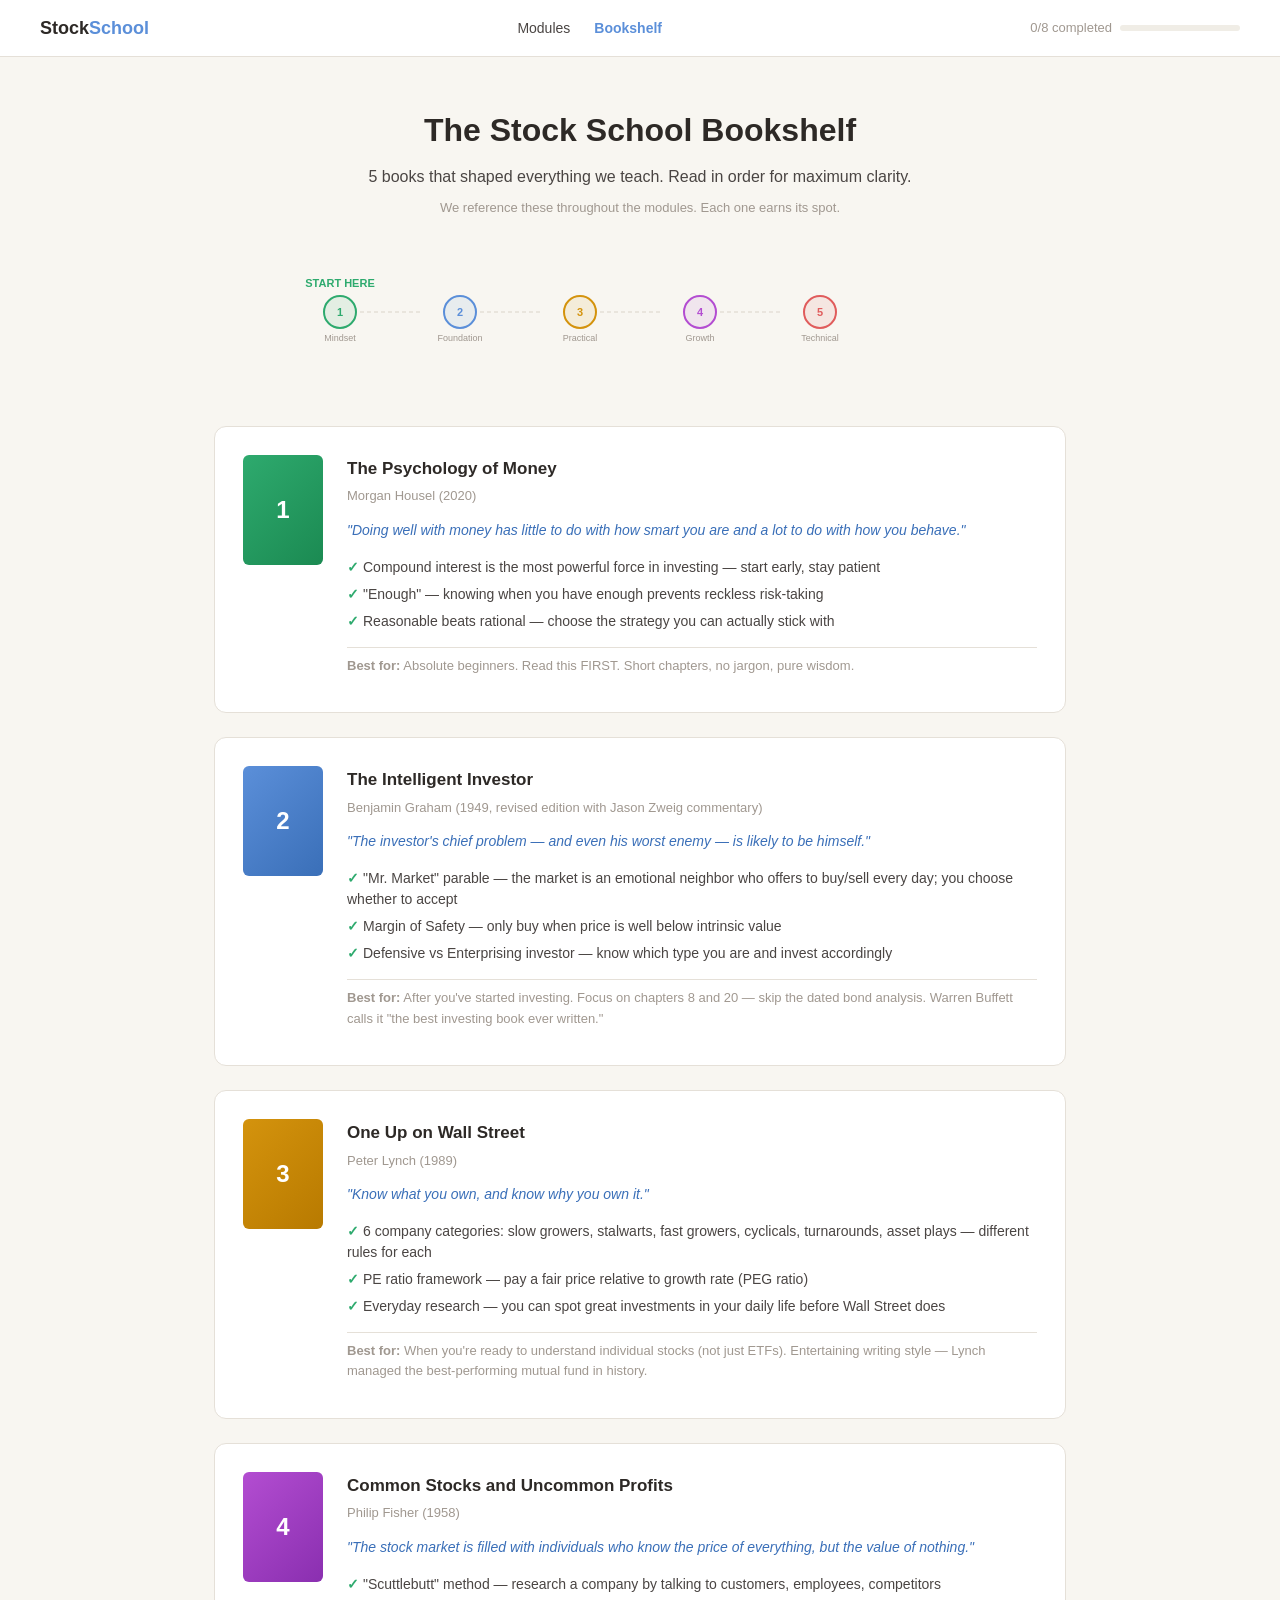
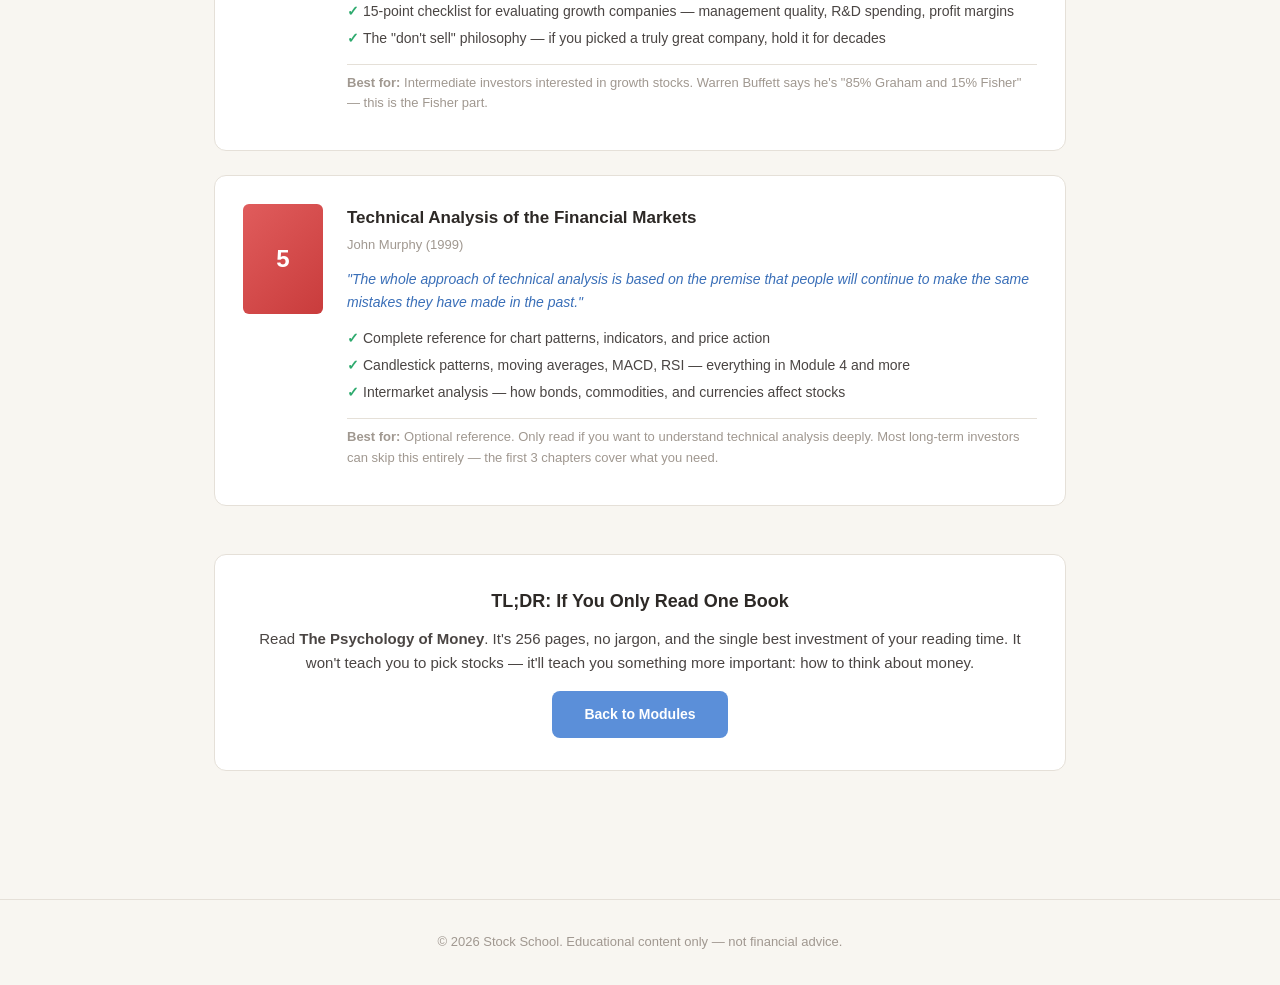
==== bookshelf.html @ 5a699d56 "Initial commit: Stock School static site 8 teaching modules, bookshelf page, shared CSS/JS, and asse" ====
<!DOCTYPE html>
<html lang="en">
<head>
  <meta charset="UTF-8">
  <meta name="viewport" content="width=device-width, initial-scale=1.0">
  <title>5 Best Books for Stock Market Beginners — Stock School Bookshelf</title>
  <meta name="description" content="Curated reading list for stock market beginners. The Intelligent Investor, Psychology of Money, One Up on Wall Street and more — with key takeaways and reading order.">
  <link rel="canonical" href="https://stockschool.site/bookshelf.html">
  <meta property="og:title" content="5 Best Books for Stock Market Beginners — Stock School">
  <meta property="og:description" content="The 5 books that shaped everything we teach. Key takeaways and reading order for each stage of your investing journey.">
  <meta property="og:type" content="website">
  <meta property="og:url" content="https://stockschool.site/bookshelf.html">
  <meta property="og:image" content="https://stockschool.site/assets/og-image.png">
  <link rel="alternate" hreflang="en" href="https://stockschool.site/bookshelf.html">
  <link rel="stylesheet" href="css/style.css">
  <script type="application/ld+json">
  {
    "@context": "https://schema.org",
    "@type": "FAQPage",
    "mainEntity": [
      {
        "@type": "Question",
        "name": "What is the best book for stock market beginners?",
        "acceptedAnswer": {
          "@type": "Answer",
          "text": "The Psychology of Money by Morgan Housel is the best starting point. It focuses on behavior and mindset rather than complex financial formulas, using short engaging stories to explain why good behavior matters more than intelligence in investing."
        }
      },
      {
        "@type": "Question",
        "name": "Should I read The Intelligent Investor as a beginner?",
        "acceptedAnswer": {
          "@type": "Answer",
          "text": "Yes, but after reading something lighter first like The Psychology of Money. The Intelligent Investor by Benjamin Graham is the bible of value investing and Warren Buffett calls it 'the best investing book ever written.' Focus on chapters 8 (Mr. Market) and 20 (Margin of Safety) — you can skim the rest."
        }
      }
    ]
  }
  </script>
</head>
<body>

<!-- Navigation -->
<nav class="site-nav">
  <div class="nav-inner">
    <a href="index.html" class="nav-logo">Stock<span>School</span></a>
    <ul class="nav-links">
      <li><a href="index.html">Modules</a></li>
      <li><a href="bookshelf.html" class="active">Bookshelf</a></li>
    </ul>
    <div class="nav-progress">
      <span class="nav-progress-text">0/8 completed</span>
      <div class="nav-progress-track">
        <div class="nav-progress-fill"></div>
      </div>
    </div>
    <button class="nav-hamburger" aria-label="Menu">
      <svg viewBox="0 0 24 24" fill="none" stroke="currentColor" stroke-width="2"><path d="M3 12h18M3 6h18M3 18h18"/></svg>
    </button>
  </div>
</nav>

<div class="page-container" style="max-width:900px; padding-top:48px; padding-bottom:64px;">
  <h1 style="font-size:32px; font-weight:800; color:var(--text-bright); text-align:center; margin-bottom:8px;">The Stock School Bookshelf</h1>
  <p style="text-align:center; color:var(--text); font-size:16px; margin-bottom:8px;">5 books that shaped everything we teach. Read in order for maximum clarity.</p>
  <p style="text-align:center; color:var(--text-dim); font-size:13px; margin-bottom:48px;">We reference these throughout the modules. Each one earns its spot.</p>

  <!-- Reading Order Visual -->
  <svg width="100%" height="80" viewBox="0 0 700 80" fill="none" xmlns="http://www.w3.org/2000/svg" style="max-width:100%; margin-bottom:40px;" role="img" aria-label="Recommended reading order from beginner to advanced">
    <text x="50" y="20" text-anchor="middle" font-size="11" fill="#2eaa6e" font-weight="600">START HERE</text>
    <circle cx="50" cy="45" r="16" fill="rgba(46,170,110,0.1)" stroke="#2eaa6e" stroke-width="2"/>
    <text x="50" y="49" text-anchor="middle" font-size="11" fill="#2eaa6e" font-weight="700">1</text>
    <path d="M70 45 L130 45" stroke="#e5e0d8" stroke-width="1.5" stroke-dasharray="4 3"/>
    <circle cx="170" cy="45" r="16" fill="rgba(91,143,217,0.1)" stroke="#5b8fd9" stroke-width="2"/>
    <text x="170" y="49" text-anchor="middle" font-size="11" fill="#5b8fd9" font-weight="700">2</text>
    <path d="M190 45 L250 45" stroke="#e5e0d8" stroke-width="1.5" stroke-dasharray="4 3"/>
    <circle cx="290" cy="45" r="16" fill="rgba(212,147,13,0.1)" stroke="#d4930d" stroke-width="2"/>
    <text x="290" y="49" text-anchor="middle" font-size="11" fill="#d4930d" font-weight="700">3</text>
    <path d="M310 45 L370 45" stroke="#e5e0d8" stroke-width="1.5" stroke-dasharray="4 3"/>
    <circle cx="410" cy="45" r="16" fill="rgba(179,77,209,0.1)" stroke="#b34dd1" stroke-width="2"/>
    <text x="410" y="49" text-anchor="middle" font-size="11" fill="#b34dd1" font-weight="700">4</text>
    <path d="M430 45 L490 45" stroke="#e5e0d8" stroke-width="1.5" stroke-dasharray="4 3"/>
    <circle cx="530" cy="45" r="16" fill="rgba(224,92,92,0.1)" stroke="#e05c5c" stroke-width="2"/>
    <text x="530" y="49" text-anchor="middle" font-size="11" fill="#e05c5c" font-weight="700">5</text>
    <text x="50" y="74" text-anchor="middle" font-size="9" fill="#a09890">Mindset</text>
    <text x="170" y="74" text-anchor="middle" font-size="9" fill="#a09890">Foundation</text>
    <text x="290" y="74" text-anchor="middle" font-size="9" fill="#a09890">Practical</text>
    <text x="410" y="74" text-anchor="middle" font-size="9" fill="#a09890">Growth</text>
    <text x="530" y="74" text-anchor="middle" font-size="9" fill="#a09890">Technical</text>
  </svg>

  <div class="bookshelf-grid" style="grid-template-columns: 1fr;">

    <!-- Book 1 -->
    <div class="book-card">
      <div style="display:flex; gap:24px; align-items:flex-start;">
        <div style="flex-shrink:0; width:80px; height:110px; background: linear-gradient(135deg, #2eaa6e 0%, #1b8a52 100%); border-radius:6px; display:flex; align-items:center; justify-content:center; color:#fff; font-weight:700; font-size:24px;">1</div>
        <div style="flex:1;">
          <h3>The Psychology of Money</h3>
          <p class="book-author">Morgan Housel (2020)</p>
          <p class="book-oneliner">"Doing well with money has little to do with how smart you are and a lot to do with how you behave."</p>
          <ul>
            <li>Compound interest is the most powerful force in investing — start early, stay patient</li>
            <li>"Enough" — knowing when you have enough prevents reckless risk-taking</li>
            <li>Reasonable beats rational — choose the strategy you can actually stick with</li>
          </ul>
          <p class="book-stage"><strong>Best for:</strong> Absolute beginners. Read this FIRST. Short chapters, no jargon, pure wisdom.</p>
        </div>
      </div>
    </div>

    <!-- Book 2 -->
    <div class="book-card">
      <div style="display:flex; gap:24px; align-items:flex-start;">
        <div style="flex-shrink:0; width:80px; height:110px; background: linear-gradient(135deg, #5b8fd9 0%, #3a6fb8 100%); border-radius:6px; display:flex; align-items:center; justify-content:center; color:#fff; font-weight:700; font-size:24px;">2</div>
        <div style="flex:1;">
          <h3>The Intelligent Investor</h3>
          <p class="book-author">Benjamin Graham (1949, revised edition with Jason Zweig commentary)</p>
          <p class="book-oneliner">"The investor's chief problem — and even his worst enemy — is likely to be himself."</p>
          <ul>
            <li>"Mr. Market" parable — the market is an emotional neighbor who offers to buy/sell every day; you choose whether to accept</li>
            <li>Margin of Safety — only buy when price is well below intrinsic value</li>
            <li>Defensive vs Enterprising investor — know which type you are and invest accordingly</li>
          </ul>
          <p class="book-stage"><strong>Best for:</strong> After you've started investing. Focus on chapters 8 and 20 — skip the dated bond analysis. Warren Buffett calls it "the best investing book ever written."</p>
        </div>
      </div>
    </div>

    <!-- Book 3 -->
    <div class="book-card">
      <div style="display:flex; gap:24px; align-items:flex-start;">
        <div style="flex-shrink:0; width:80px; height:110px; background: linear-gradient(135deg, #d4930d 0%, #b87a00 100%); border-radius:6px; display:flex; align-items:center; justify-content:center; color:#fff; font-weight:700; font-size:24px;">3</div>
        <div style="flex:1;">
          <h3>One Up on Wall Street</h3>
          <p class="book-author">Peter Lynch (1989)</p>
          <p class="book-oneliner">"Know what you own, and know why you own it."</p>
          <ul>
            <li>6 company categories: slow growers, stalwarts, fast growers, cyclicals, turnarounds, asset plays — different rules for each</li>
            <li>PE ratio framework — pay a fair price relative to growth rate (PEG ratio)</li>
            <li>Everyday research — you can spot great investments in your daily life before Wall Street does</li>
          </ul>
          <p class="book-stage"><strong>Best for:</strong> When you're ready to understand individual stocks (not just ETFs). Entertaining writing style — Lynch managed the best-performing mutual fund in history.</p>
        </div>
      </div>
    </div>

    <!-- Book 4 -->
    <div class="book-card">
      <div style="display:flex; gap:24px; align-items:flex-start;">
        <div style="flex-shrink:0; width:80px; height:110px; background: linear-gradient(135deg, #b34dd1 0%, #8a2fb0 100%); border-radius:6px; display:flex; align-items:center; justify-content:center; color:#fff; font-weight:700; font-size:24px;">4</div>
        <div style="flex:1;">
          <h3>Common Stocks and Uncommon Profits</h3>
          <p class="book-author">Philip Fisher (1958)</p>
          <p class="book-oneliner">"The stock market is filled with individuals who know the price of everything, but the value of nothing."</p>
          <ul>
            <li>"Scuttlebutt" method — research a company by talking to customers, employees, competitors</li>
            <li>15-point checklist for evaluating growth companies — management quality, R&D spending, profit margins</li>
            <li>The "don't sell" philosophy — if you picked a truly great company, hold it for decades</li>
          </ul>
          <p class="book-stage"><strong>Best for:</strong> Intermediate investors interested in growth stocks. Warren Buffett says he's "85% Graham and 15% Fisher" — this is the Fisher part.</p>
        </div>
      </div>
    </div>

    <!-- Book 5 -->
    <div class="book-card">
      <div style="display:flex; gap:24px; align-items:flex-start;">
        <div style="flex-shrink:0; width:80px; height:110px; background: linear-gradient(135deg, #e05c5c 0%, #c93c3c 100%); border-radius:6px; display:flex; align-items:center; justify-content:center; color:#fff; font-weight:700; font-size:24px;">5</div>
        <div style="flex:1;">
          <h3>Technical Analysis of the Financial Markets</h3>
          <p class="book-author">John Murphy (1999)</p>
          <p class="book-oneliner">"The whole approach of technical analysis is based on the premise that people will continue to make the same mistakes they have made in the past."</p>
          <ul>
            <li>Complete reference for chart patterns, indicators, and price action</li>
            <li>Candlestick patterns, moving averages, MACD, RSI — everything in Module 4 and more</li>
            <li>Intermarket analysis — how bonds, commodities, and currencies affect stocks</li>
          </ul>
          <p class="book-stage"><strong>Best for:</strong> Optional reference. Only read if you want to understand technical analysis deeply. Most long-term investors can skip this entirely — the first 3 chapters cover what you need.</p>
        </div>
      </div>
    </div>

  </div>

  <!-- Bottom recommendation -->
  <div style="text-align:center; margin-top:48px; padding:32px; background:var(--bg2); border:1px solid var(--border); border-radius:12px;">
    <h3 style="font-size:18px; color:var(--text-bright); margin-bottom:12px;">TL;DR: If You Only Read One Book</h3>
    <p style="font-size:15px; color:var(--text); margin-bottom:16px;">
      Read <strong>The Psychology of Money</strong>. It's 256 pages, no jargon, and the single best investment of your reading time. It won't teach you to pick stocks — it'll teach you something more important: how to think about money.
    </p>
    <a href="index.html" style="display:inline-block; padding:12px 32px; background:var(--accent); color:#fff; border-radius:8px; font-size:14px; font-weight:600; text-decoration:none;">Back to Modules</a>
  </div>
</div>

<footer class="site-footer">
  <p>&copy; 2026 Stock School. Educational content only — not financial advice.</p>
</footer>

<script src="js/shared.js"></script>
</body>
</html>
---- css/style.css ----
/* ===== Stock School — Global Styles ===== */
:root {
  --bg: #f8f6f1;
  --bg2: #ffffff;
  --bg3: #f0ede6;
  --text: #4a4543;
  --text-dim: #a09890;
  --text-bright: #2d2926;
  --green: #2eaa6e;
  --green-light: #1b8a52;
  --red: #e05c5c;
  --red-light: #c93c3c;
  --accent: #5b8fd9;
  --accent-light: #3a6fb8;
  --border: #e5e0d8;
  --star: #d4930d;
  --ma5: #d4930d;
  --ma10: #5b8fd9;
  --ma20: #b34dd1;
  --tooltip-bg: #ffffff;
  --shadow: 0 2px 12px rgba(0,0,0,0.06);
  --shadow-hover: 0 6px 24px rgba(0,0,0,0.1);
  --radius: 12px;
  --radius-sm: 8px;
  --transition: 0.2s ease;
}

* { margin: 0; padding: 0; box-sizing: border-box; }

body {
  font-family: -apple-system, BlinkMacSystemFont, 'Segoe UI', Roboto, 'Helvetica Neue', sans-serif;
  background: var(--bg);
  color: var(--text);
  line-height: 1.6;
  min-height: 100vh;
  -webkit-font-smoothing: antialiased;
}

a { color: var(--accent); text-decoration: none; }
a:hover { color: var(--accent-light); text-decoration: underline; }

img { max-width: 100%; height: auto; }

/* ===== Top Navigation ===== */
.site-nav {
  position: sticky;
  top: 0;
  z-index: 100;
  background: var(--bg2);
  border-bottom: 1px solid var(--border);
  padding: 0 24px;
}
.nav-inner {
  max-width: 1200px;
  margin: 0 auto;
  display: flex;
  align-items: center;
  justify-content: space-between;
  height: 56px;
}
.nav-logo {
  font-size: 18px;
  font-weight: 700;
  color: var(--text-bright);
  text-decoration: none;
}
.nav-logo span { color: var(--accent); }
.nav-logo:hover { text-decoration: none; }

.nav-links {
  display: flex;
  align-items: center;
  gap: 24px;
  list-style: none;
}
.nav-links a {
  font-size: 14px;
  color: var(--text);
  text-decoration: none;
  transition: color var(--transition);
}
.nav-links a:hover { color: var(--accent); text-decoration: none; }
.nav-links a.active { color: var(--accent); font-weight: 600; }

.nav-progress {
  display: flex;
  align-items: center;
  gap: 8px;
  font-size: 13px;
  color: var(--text-dim);
}
.nav-progress-track {
  width: 120px;
  height: 6px;
  background: var(--bg3);
  border-radius: 3px;
  overflow: hidden;
}
.nav-progress-fill {
  height: 100%;
  background: linear-gradient(90deg, var(--accent), var(--green));
  border-radius: 3px;
  transition: width 0.5s ease;
  width: 0%;
}

.nav-hamburger {
  display: none;
  background: none;
  border: none;
  cursor: pointer;
  padding: 4px;
  color: var(--text);
}
.nav-hamburger svg { width: 24px; height: 24px; }

/* ===== Page Container ===== */
.page-container {
  max-width: 1200px;
  margin: 0 auto;
  padding: 0 24px;
}

/* ===== Hero Section (Index) ===== */
.hero {
  text-align: center;
  padding: 80px 24px 48px;
  max-width: 720px;
  margin: 0 auto;
}
.hero h1 {
  font-size: 42px;
  font-weight: 800;
  color: var(--text-bright);
  line-height: 1.2;
  margin-bottom: 16px;
}
.hero h1 span { color: var(--accent); }
.hero .subtitle {
  font-size: 18px;
  color: var(--text);
  line-height: 1.6;
  margin-bottom: 32px;
}
.hero .cta-btn {
  display: inline-block;
  padding: 14px 36px;
  background: var(--accent);
  color: #fff;
  border: none;
  border-radius: var(--radius-sm);
  font-size: 16px;
  font-weight: 600;
  cursor: pointer;
  transition: background var(--transition), transform var(--transition);
  text-decoration: none;
}
.hero .cta-btn:hover {
  background: var(--accent-light);
  transform: translateY(-1px);
  text-decoration: none;
  color: #fff;
}
.hero .hero-note {
  font-size: 13px;
  color: var(--text-dim);
  margin-top: 12px;
}

/* ===== Module Grid (Index) ===== */
.modules-section {
  padding: 48px 0 64px;
}
.modules-section h2 {
  font-size: 28px;
  font-weight: 700;
  color: var(--text-bright);
  text-align: center;
  margin-bottom: 8px;
}
.modules-section .section-sub {
  text-align: center;
  color: var(--text-dim);
  font-size: 15px;
  margin-bottom: 40px;
}
.module-grid {
  display: grid;
  grid-template-columns: repeat(auto-fill, minmax(260px, 1fr));
  gap: 20px;
}
.module-card {
  background: var(--bg2);
  border: 1px solid var(--border);
  border-radius: var(--radius);
  padding: 24px;
  transition: box-shadow var(--transition), transform var(--transition);
  text-decoration: none;
  color: inherit;
  display: flex;
  flex-direction: column;
  position: relative;
}
.module-card:hover {
  box-shadow: var(--shadow-hover);
  transform: translateY(-2px);
  text-decoration: none;
  color: inherit;
}
.module-card .card-num {
  font-size: 13px;
  font-weight: 700;
  color: var(--accent);
  margin-bottom: 8px;
}
.module-card h3 {
  font-size: 17px;
  font-weight: 600;
  color: var(--text-bright);
  margin-bottom: 8px;
  line-height: 1.3;
}
.module-card p {
  font-size: 14px;
  color: var(--text);
  line-height: 1.5;
  flex: 1;
}
.module-card .card-meta {
  display: flex;
  justify-content: space-between;
  align-items: center;
  margin-top: 16px;
  font-size: 12px;
  color: var(--text-dim);
}
.module-card .card-badge {
  display: inline-block;
  padding: 2px 10px;
  border-radius: 10px;
  font-size: 11px;
  font-weight: 600;
}
.badge-free { background: rgba(46,170,110,0.12); color: var(--green); }
.badge-locked { background: rgba(91,143,217,0.1); color: var(--accent); }

.module-card .card-progress {
  height: 3px;
  background: var(--bg3);
  border-radius: 2px;
  margin-top: 12px;
  overflow: hidden;
}
.module-card .card-progress-fill {
  height: 100%;
  background: var(--green);
  border-radius: 2px;
  transition: width 0.5s ease;
}

/* ===== Module Page Layout ===== */
.module-layout {
  display: flex;
  gap: 0;
  min-height: calc(100vh - 56px);
}

/* Sidebar */
.module-sidebar {
  width: 260px;
  min-width: 260px;
  background: var(--bg2);
  border-right: 1px solid var(--border);
  padding: 24px 0;
  position: sticky;
  top: 56px;
  height: calc(100vh - 56px);
  overflow-y: auto;
}
.sidebar-title {
  padding: 0 20px 16px;
  font-size: 14px;
  font-weight: 700;
  color: var(--text-bright);
}
.sidebar-section-label {
  padding: 12px 20px 4px;
  font-size: 11px;
  font-weight: 600;
  color: var(--text-dim);
  text-transform: uppercase;
  letter-spacing: 0.5px;
}
.sidebar-item {
  display: flex;
  align-items: center;
  gap: 10px;
  padding: 10px 20px;
  font-size: 13px;
  color: var(--text);
  cursor: pointer;
  transition: background var(--transition);
  text-decoration: none;
}
.sidebar-item:hover { background: var(--bg3); text-decoration: none; color: var(--text); }
.sidebar-item.active { background: var(--accent); color: #fff; }
.sidebar-item.active:hover { color: #fff; }
.sidebar-icon {
  width: 20px;
  height: 20px;
  border-radius: 50%;
  display: flex;
  align-items: center;
  justify-content: center;
  font-size: 10px;
  flex-shrink: 0;
}
.sidebar-icon.pending { border: 2px solid var(--text-dim); }
.sidebar-icon.done { background: var(--green); color: #fff; }
.sidebar-icon.active-icon { background: var(--accent); color: #fff; }

/* Module Content Area */
.module-content {
  flex: 1;
  max-width: 780px;
  padding: 40px 48px;
}
.module-content h1 {
  font-size: 32px;
  font-weight: 800;
  color: var(--text-bright);
  margin-bottom: 8px;
  line-height: 1.2;
}
.module-meta {
  font-size: 13px;
  color: var(--text-dim);
  margin-bottom: 32px;
  display: flex;
  gap: 16px;
}

/* Knowledge Point Cards */
.kp-card {
  background: var(--bg2);
  border: 1px solid var(--border);
  border-radius: var(--radius);
  padding: 28px;
  margin-bottom: 32px;
  scroll-margin-top: 72px;
}
.kp-card h2 {
  font-size: 20px;
  font-weight: 700;
  color: var(--text-bright);
  margin-bottom: 16px;
}
.kp-card h3 {
  font-size: 15px;
  font-weight: 600;
  color: var(--accent-light);
  margin: 20px 0 8px;
}
.kp-card p {
  font-size: 15px;
  line-height: 1.8;
  margin-bottom: 12px;
}
.kp-card ul, .kp-card ol {
  margin: 8px 0 12px 20px;
  font-size: 15px;
  line-height: 1.8;
}

/* Callout boxes */
.analogy {
  background: var(--bg3);
  border-left: 3px solid var(--accent);
  padding: 14px 18px;
  border-radius: 0 var(--radius-sm) var(--radius-sm) 0;
  margin: 16px 0;
  font-size: 14px;
  line-height: 1.7;
}
.analogy::before {
  content: 'Analogy: ';
  color: var(--accent-light);
  font-weight: 600;
}
.key-point {
  background: rgba(46,170,110,0.08);
  border-left: 3px solid var(--green);
  padding: 14px 18px;
  border-radius: 0 var(--radius-sm) var(--radius-sm) 0;
  margin: 16px 0;
  font-size: 14px;
  line-height: 1.7;
}
.key-point::before {
  content: 'Key Point: ';
  color: var(--green-light);
  font-weight: 600;
}
.warning-box {
  background: rgba(224,92,92,0.06);
  border-left: 3px solid var(--red);
  padding: 14px 18px;
  border-radius: 0 var(--radius-sm) var(--radius-sm) 0;
  margin: 16px 0;
  font-size: 14px;
  line-height: 1.7;
}
.warning-box::before {
  content: 'Warning: ';
  color: var(--red-light);
  font-weight: 600;
}
.book-ref {
  background: rgba(212,147,13,0.08);
  border-left: 3px solid var(--star);
  padding: 14px 18px;
  border-radius: 0 var(--radius-sm) var(--radius-sm) 0;
  margin: 16px 0;
  font-size: 14px;
  line-height: 1.7;
}
.book-ref::before {
  content: 'From the bookshelf: ';
  color: var(--star);
  font-weight: 600;
}

/* ===== Quiz Section ===== */
.quiz-section {
  background: var(--bg2);
  border: 1px solid var(--border);
  border-radius: var(--radius);
  padding: 28px;
  margin-top: 48px;
}
.quiz-section h2 {
  font-size: 20px;
  font-weight: 700;
  color: var(--text-bright);
  margin-bottom: 20px;
}
.quiz-question-block {
  margin-bottom: 24px;
  padding-bottom: 24px;
  border-bottom: 1px solid var(--border);
}
.quiz-question-block:last-of-type {
  border-bottom: none;
  margin-bottom: 0;
  padding-bottom: 0;
}
.quiz-q-text {
  font-size: 15px;
  font-weight: 600;
  color: var(--text-bright);
  margin-bottom: 12px;
  line-height: 1.5;
}
.quiz-q-num {
  color: var(--accent);
  margin-right: 4px;
}
.quiz-options {
  display: flex;
  flex-direction: column;
  gap: 8px;
}
.quiz-option {
  padding: 12px 16px;
  background: var(--bg3);
  border: 1px solid var(--border);
  border-radius: var(--radius-sm);
  cursor: pointer;
  font-size: 14px;
  transition: all var(--transition);
  color: var(--text);
}
.quiz-option:hover {
  border-color: var(--accent);
  background: rgba(91,143,217,0.08);
}
.quiz-option.correct {
  border-color: var(--green);
  background: rgba(46,170,110,0.1);
  color: var(--green-light);
  cursor: default;
}
.quiz-option.wrong {
  border-color: var(--red);
  background: rgba(224,92,92,0.08);
  color: var(--red-light);
  cursor: default;
}
.quiz-option.disabled {
  pointer-events: none;
  opacity: 0.5;
}
.quiz-feedback {
  margin-top: 10px;
  padding: 10px 14px;
  border-radius: var(--radius-sm);
  font-size: 13px;
  line-height: 1.6;
  display: none;
}
.quiz-feedback.show { display: block; }
.quiz-feedback.correct-fb { background: rgba(46,170,110,0.1); color: var(--green-light); }
.quiz-feedback.wrong-fb { background: rgba(224,92,92,0.08); color: var(--red-light); }

.quiz-result {
  text-align: center;
  padding: 24px;
  display: none;
}
.quiz-result.show { display: block; }
.quiz-result .score {
  font-size: 36px;
  font-weight: 800;
  color: var(--green);
}
.quiz-result .score-label {
  font-size: 14px;
  color: var(--text-dim);
  margin-top: 4px;
}
.quiz-result .retry-btn {
  margin-top: 16px;
  padding: 10px 28px;
  background: var(--accent);
  color: #fff;
  border: none;
  border-radius: var(--radius-sm);
  font-size: 14px;
  cursor: pointer;
  transition: background var(--transition);
}
.quiz-result .retry-btn:hover { background: var(--accent-light); }

/* ===== Module Navigation (bottom) ===== */
.module-nav {
  display: flex;
  justify-content: space-between;
  align-items: center;
  margin-top: 48px;
  padding-top: 24px;
  border-top: 1px solid var(--border);
}
.module-nav a {
  display: flex;
  align-items: center;
  gap: 8px;
  padding: 12px 20px;
  background: var(--bg2);
  border: 1px solid var(--border);
  border-radius: var(--radius-sm);
  font-size: 14px;
  color: var(--text);
  text-decoration: none;
  transition: all var(--transition);
}
.module-nav a:hover {
  border-color: var(--accent);
  color: var(--accent);
  text-decoration: none;
}
.module-nav .nav-next { margin-left: auto; }

/* ===== Email Gate ===== */
.email-gate-overlay {
  position: relative;
  margin-top: -60px;
  padding-top: 60px;
}
.email-gate-blur {
  filter: blur(5px);
  user-select: none;
  pointer-events: none;
  max-height: 300px;
  overflow: hidden;
  position: relative;
}
.email-gate-blur::after {
  content: '';
  position: absolute;
  bottom: 0;
  left: 0;
  right: 0;
  height: 120px;
  background: linear-gradient(transparent, var(--bg));
}
.email-gate-box {
  text-align: center;
  padding: 40px 24px;
  background: var(--bg2);
  border: 1px solid var(--border);
  border-radius: var(--radius);
  max-width: 480px;
  margin: -40px auto 32px;
  position: relative;
  z-index: 2;
}
.email-gate-box h3 {
  font-size: 20px;
  font-weight: 700;
  color: var(--text-bright);
  margin-bottom: 8px;
}
.email-gate-box p {
  font-size: 14px;
  color: var(--text);
  margin-bottom: 20px;
}
.email-gate-form {
  display: flex;
  gap: 8px;
  justify-content: center;
}
.email-gate-form input {
  padding: 10px 16px;
  border: 1px solid var(--border);
  border-radius: var(--radius-sm);
  font-size: 14px;
  width: 240px;
  outline: none;
  transition: border-color var(--transition);
}
.email-gate-form input:focus { border-color: var(--accent); }
.email-gate-form button {
  padding: 10px 24px;
  background: var(--accent);
  color: #fff;
  border: none;
  border-radius: var(--radius-sm);
  font-size: 14px;
  font-weight: 600;
  cursor: pointer;
  transition: background var(--transition);
}
.email-gate-form button:hover { background: var(--accent-light); }
.email-gate-msg {
  font-size: 13px;
  margin-top: 8px;
  color: var(--green);
  display: none;
}

/* ===== Bookshelf ===== */
.bookshelf-grid {
  display: grid;
  grid-template-columns: repeat(auto-fill, minmax(300px, 1fr));
  gap: 24px;
  margin: 32px 0;
}
.book-card {
  background: var(--bg2);
  border: 1px solid var(--border);
  border-radius: var(--radius);
  padding: 28px;
  transition: box-shadow var(--transition);
}
.book-card:hover { box-shadow: var(--shadow-hover); }
.book-card h3 {
  font-size: 17px;
  font-weight: 700;
  color: var(--text-bright);
  margin-bottom: 4px;
}
.book-card .book-author {
  font-size: 13px;
  color: var(--text-dim);
  margin-bottom: 12px;
}
.book-card .book-oneliner {
  font-size: 14px;
  color: var(--accent-light);
  font-style: italic;
  margin-bottom: 12px;
}
.book-card ul {
  list-style: none;
  margin: 0 0 12px;
}
.book-card ul li {
  font-size: 14px;
  padding: 3px 0;
  line-height: 1.5;
}
.book-card ul li::before {
  content: '\2713 ';
  color: var(--green);
  font-weight: 700;
  margin-right: 4px;
}
.book-card .book-stage {
  font-size: 13px;
  color: var(--text-dim);
  padding: 8px 0;
  border-top: 1px solid var(--border);
}

/* ===== Footer ===== */
.site-footer {
  border-top: 1px solid var(--border);
  padding: 32px 24px;
  text-align: center;
  font-size: 13px;
  color: var(--text-dim);
  margin-top: 64px;
}
.site-footer a { color: var(--accent); }

/* ===== Confetti Canvas ===== */
#confetti-canvas {
  position: fixed;
  top: 0;
  left: 0;
  width: 100%;
  height: 100%;
  pointer-events: none;
  z-index: 9999;
}

/* ===== Responsive ===== */
@media (max-width: 1024px) {
  .module-sidebar { width: 220px; min-width: 220px; }
  .module-content { padding: 32px 32px; }
}
@media (max-width: 768px) {
  .nav-links { display: none; }
  .nav-hamburger { display: block; }
  .nav-links.open {
    display: flex;
    flex-direction: column;
    position: absolute;
    top: 56px;
    left: 0;
    right: 0;
    background: var(--bg2);
    border-bottom: 1px solid var(--border);
    padding: 16px 24px;
    gap: 12px;
    box-shadow: var(--shadow);
  }

  .hero { padding: 48px 16px 32px; }
  .hero h1 { font-size: 28px; }
  .hero .subtitle { font-size: 16px; }

  .module-grid { grid-template-columns: 1fr; }

  .module-layout { flex-direction: column; }
  .module-sidebar {
    width: 100%;
    min-width: auto;
    position: relative;
    top: auto;
    height: auto;
    border-right: none;
    border-bottom: 1px solid var(--border);
    padding: 12px 0;
    display: flex;
    overflow-x: auto;
    flex-wrap: nowrap;
  }
  .sidebar-title { display: none; }
  .sidebar-section-label { display: none; }
  .sidebar-item { white-space: nowrap; padding: 8px 14px; }
  .module-content {
    padding: 24px 16px;
    max-width: 100%;
  }
  .module-content h1 { font-size: 24px; }

  .email-gate-form { flex-direction: column; align-items: center; }
  .email-gate-form input { width: 100%; max-width: 300px; }

  .bookshelf-grid { grid-template-columns: 1fr; }
}
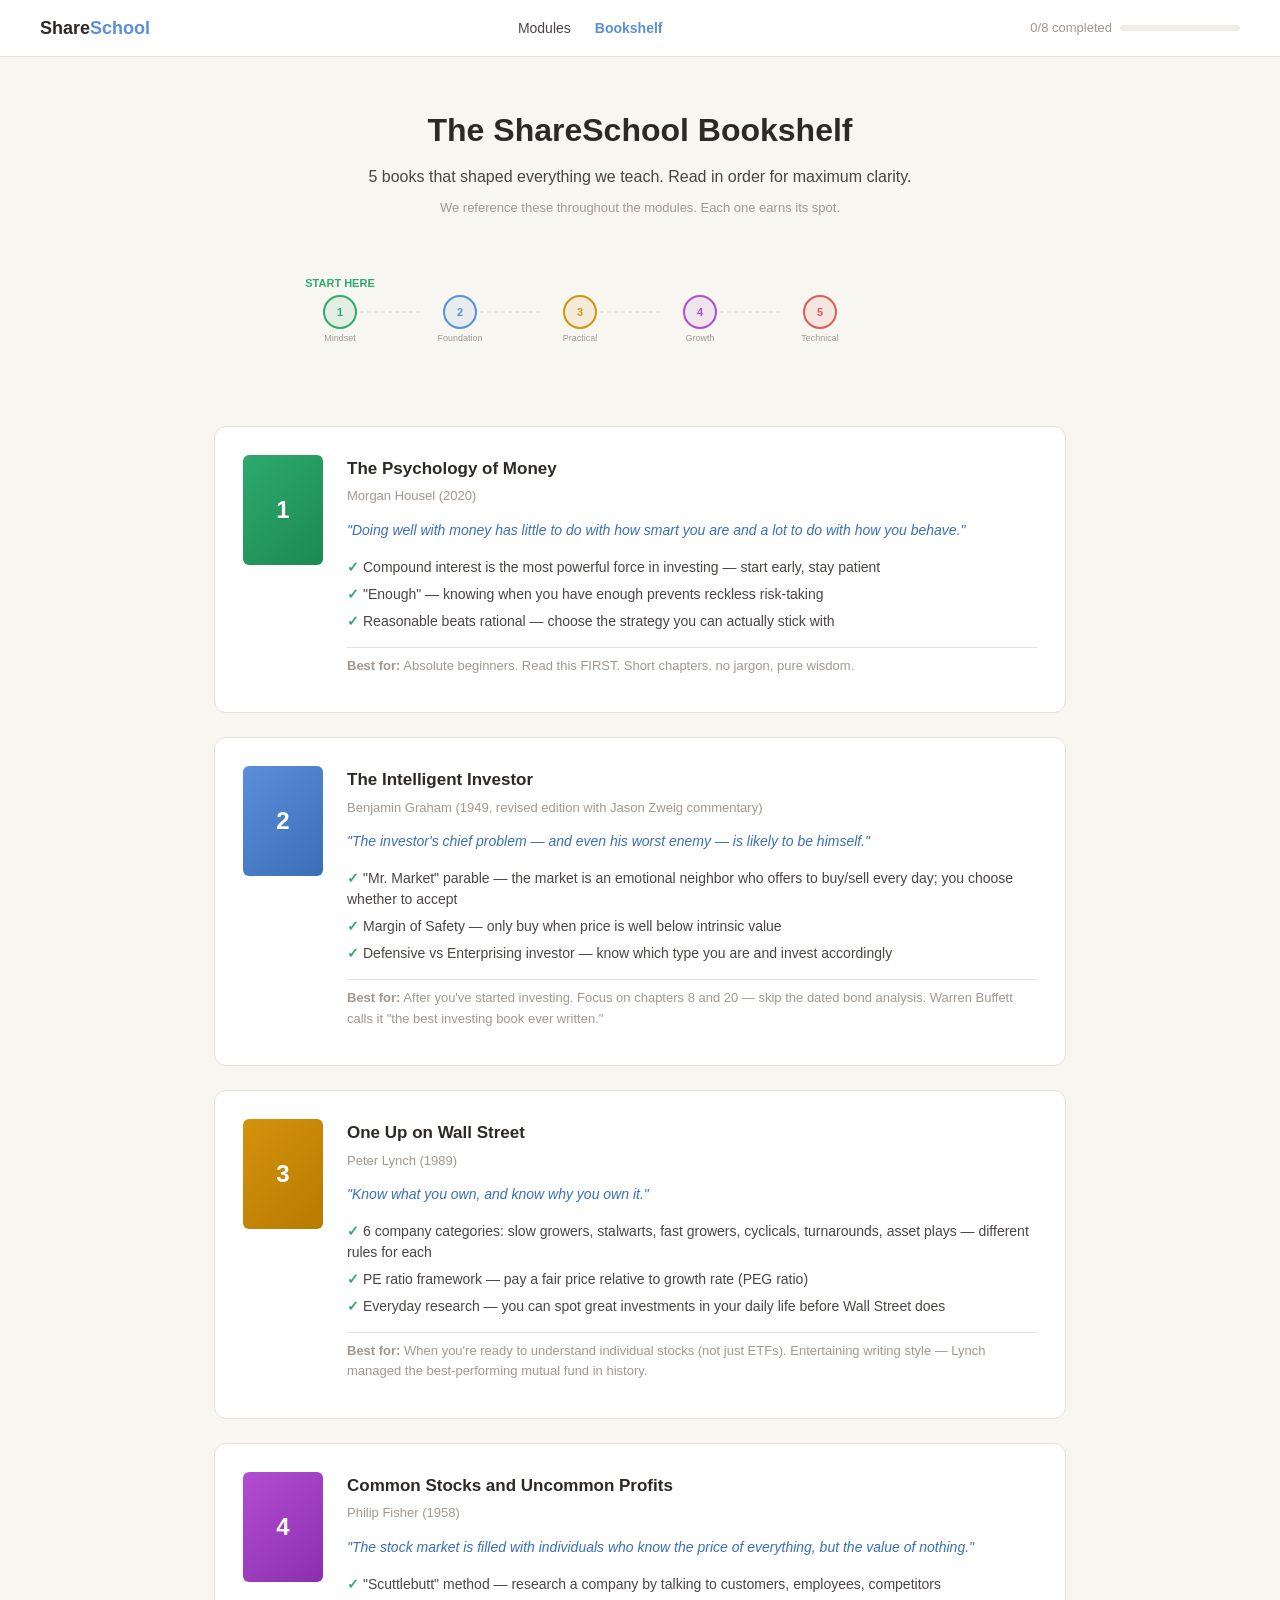
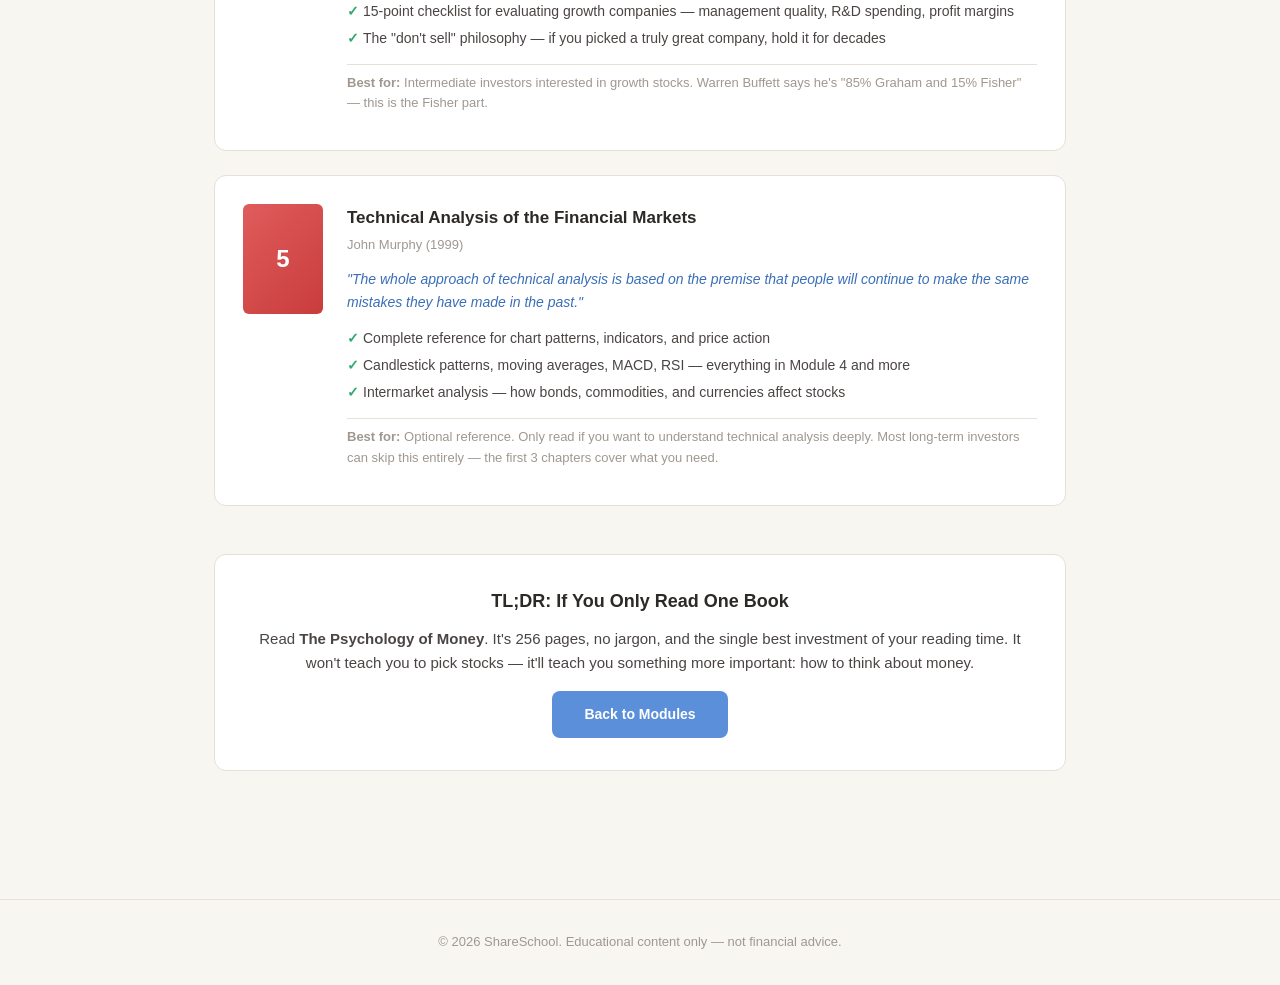
==== commit 3cd1626d: "Rebrand Stock School → ShareSchool + bind shareschool.site domain - All branding: Stock School → Sha" ====
--- a/bookshelf.html
+++ b/bookshelf.html
@@ -3,15 +3,15 @@
 <head>
   <meta charset="UTF-8">
   <meta name="viewport" content="width=device-width, initial-scale=1.0">
-  <title>5 Best Books for Stock Market Beginners — Stock School Bookshelf</title>
+  <title>5 Best Books for Stock Market Beginners — ShareSchool Bookshelf</title>
   <meta name="description" content="Curated reading list for stock market beginners. The Intelligent Investor, Psychology of Money, One Up on Wall Street and more — with key takeaways and reading order.">
-  <link rel="canonical" href="https://stockschool.site/bookshelf.html">
-  <meta property="og:title" content="5 Best Books for Stock Market Beginners — Stock School">
+  <link rel="canonical" href="https://shareschool.site/bookshelf.html">
+  <meta property="og:title" content="5 Best Books for Stock Market Beginners — ShareSchool">
   <meta property="og:description" content="The 5 books that shaped everything we teach. Key takeaways and reading order for each stage of your investing journey.">
   <meta property="og:type" content="website">
-  <meta property="og:url" content="https://stockschool.site/bookshelf.html">
-  <meta property="og:image" content="https://stockschool.site/assets/og-image.png">
-  <link rel="alternate" hreflang="en" href="https://stockschool.site/bookshelf.html">
+  <meta property="og:url" content="https://shareschool.site/bookshelf.html">
+  <meta property="og:image" content="https://shareschool.site/assets/og-image.png">
+  <link rel="alternate" hreflang="en" href="https://shareschool.site/bookshelf.html">
   <link rel="stylesheet" href="css/style.css">
   <script type="application/ld+json">
   {
@@ -43,7 +43,7 @@
 <!-- Navigation -->
 <nav class="site-nav">
   <div class="nav-inner">
-    <a href="index.html" class="nav-logo">Stock<span>School</span></a>
+    <a href="index.html" class="nav-logo">Share<span>School</span></a>
     <ul class="nav-links">
       <li><a href="index.html">Modules</a></li>
       <li><a href="bookshelf.html" class="active">Bookshelf</a></li>
@@ -61,7 +61,7 @@
 </nav>
 
 <div class="page-container" style="max-width:900px; padding-top:48px; padding-bottom:64px;">
-  <h1 style="font-size:32px; font-weight:800; color:var(--text-bright); text-align:center; margin-bottom:8px;">The Stock School Bookshelf</h1>
+  <h1 style="font-size:32px; font-weight:800; color:var(--text-bright); text-align:center; margin-bottom:8px;">The ShareSchool Bookshelf</h1>
   <p style="text-align:center; color:var(--text); font-size:16px; margin-bottom:8px;">5 books that shaped everything we teach. Read in order for maximum clarity.</p>
   <p style="text-align:center; color:var(--text-dim); font-size:13px; margin-bottom:48px;">We reference these throughout the modules. Each one earns its spot.</p>
 
@@ -194,7 +194,7 @@
 </div>
 
 <footer class="site-footer">
-  <p>&copy; 2026 Stock School. Educational content only — not financial advice.</p>
+  <p>&copy; 2026 ShareSchool. Educational content only — not financial advice.</p>
 </footer>
 
 <script src="js/shared.js"></script>
--- a/css/style.css
+++ b/css/style.css
@@ -1,4 +1,4 @@
-/* ===== Stock School — Global Styles ===== */
+/* ===== ShareSchool — Global Styles ===== */
 :root {
   --bg: #f8f6f1;
   --bg2: #ffffff;
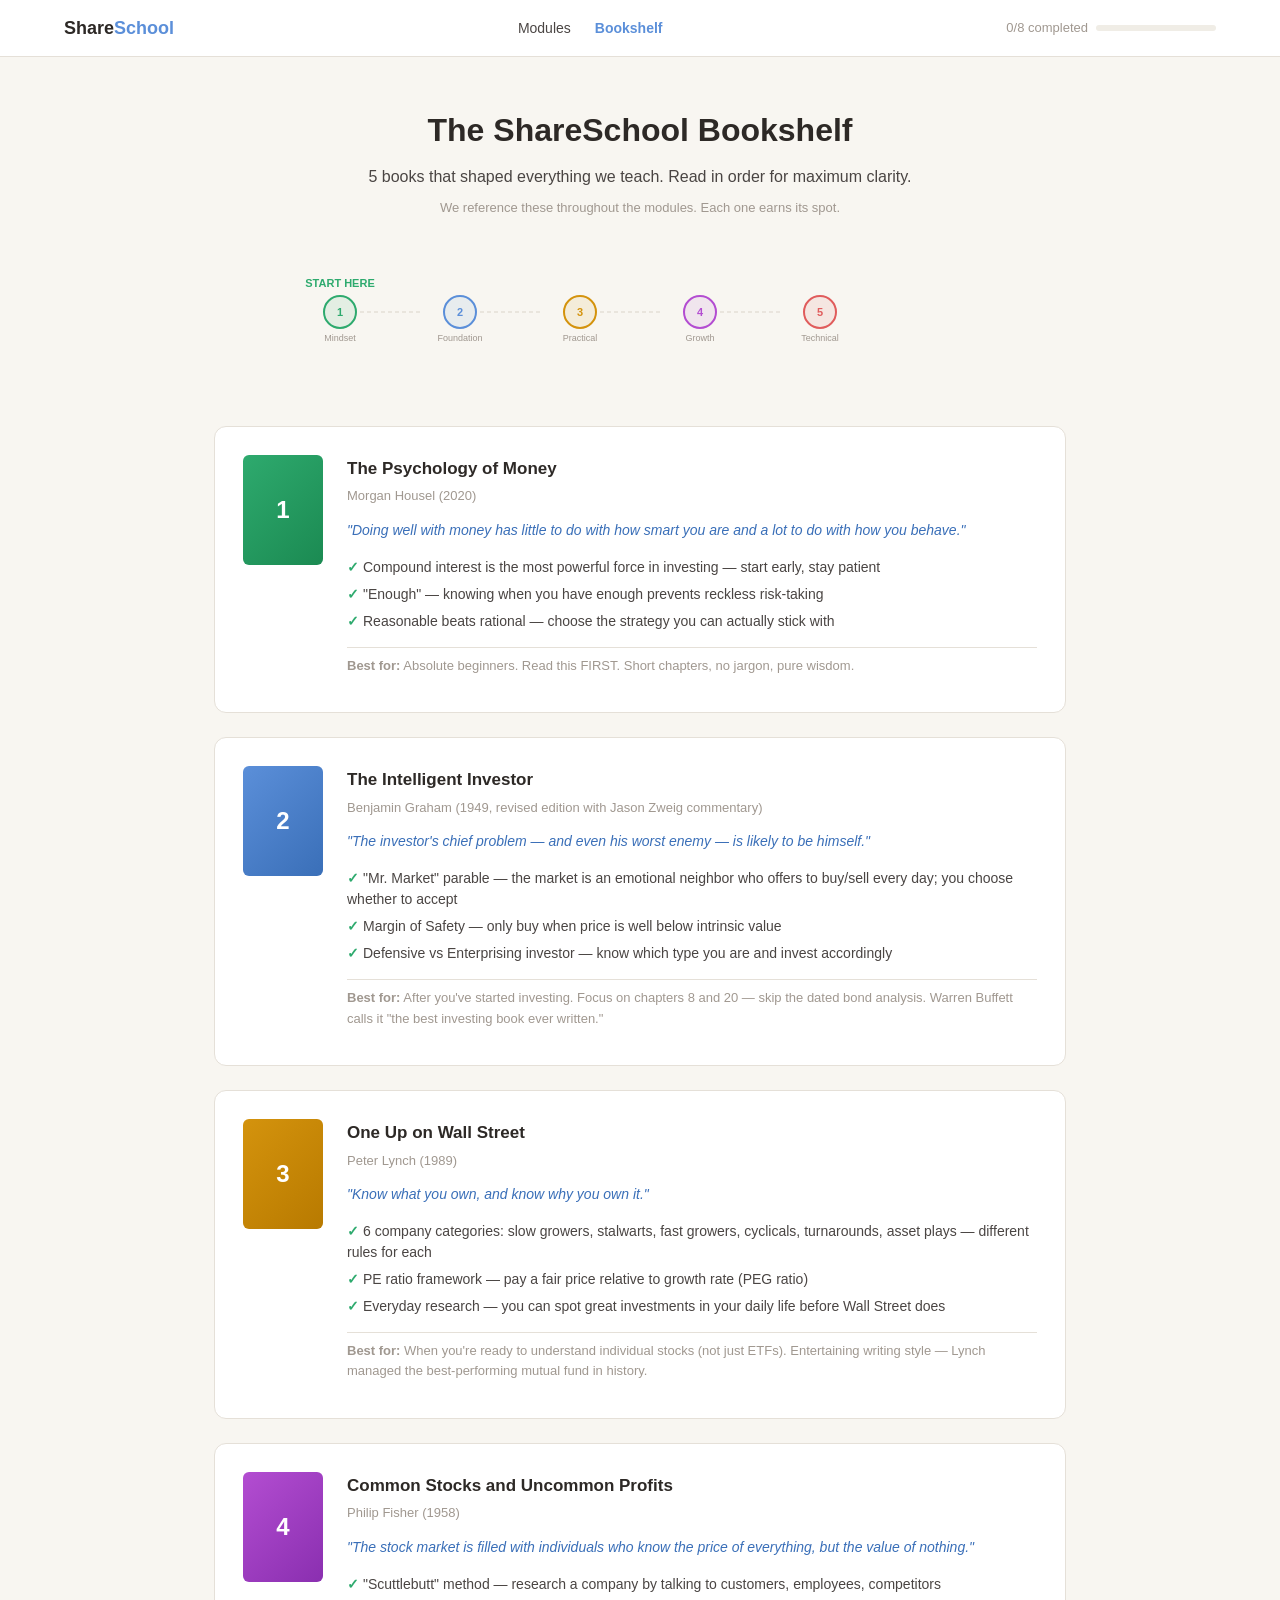
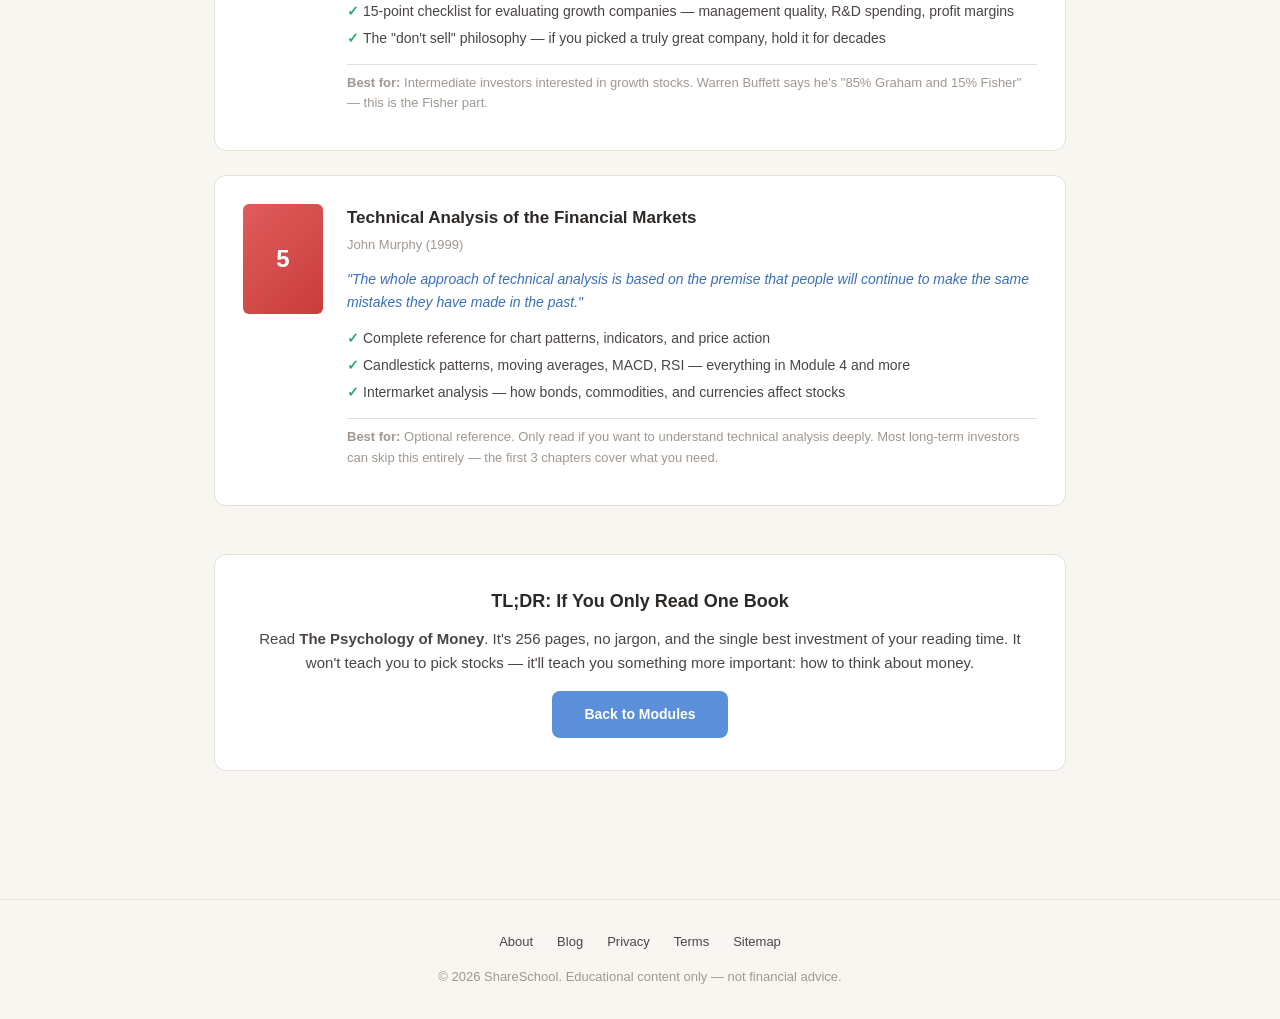
==== commit fef14d88: "Add TL;DR boxes for GEO optimization + footer navigation links Co-Authored-By: Claude Opus 4.6 <nore" ====
--- a/bookshelf.html
+++ b/bookshelf.html
@@ -194,6 +194,13 @@
 </div>
 
 <footer class="site-footer">
+  <div class="footer-links">
+    <a href="/about.html">About</a>
+    <a href="/blog/">Blog</a>
+    <a href="/privacy.html">Privacy</a>
+    <a href="/terms.html">Terms</a>
+    <a href="/sitemap.xml">Sitemap</a>
+  </div>
   <p>&copy; 2026 ShareSchool. Educational content only — not financial advice.</p>
 </footer>
 
--- a/css/style.css
+++ b/css/style.css
@@ -23,6 +23,15 @@
   --radius: 12px;
   --radius-sm: 8px;
   --transition: 0.2s ease;
+  /* Warm module accent palette */
+  --m1: #7bab8e; /* sage — fresh start */
+  --m2: #7ba3cc; /* soft blue — analytical */
+  --m3: #c98a6e; /* terracotta — hands-on */
+  --m4: #b8943f; /* amber — charts */
+  --m5: #5ea3a0; /* teal — balance */
+  --m6: #b87d8a; /* dusty rose — careful */
+  --m7: #8e85b8; /* lavender — psychology */
+  --m8: #5d9678; /* deep sage — completion */
 }
 
 * { margin: 0; padding: 0; box-sizing: border-box; }
@@ -48,11 +57,11 @@
   z-index: 100;
   background: var(--bg2);
   border-bottom: 1px solid var(--border);
-  padding: 0 24px;
 }
 .nav-inner {
   max-width: 1200px;
   margin: 0 auto;
+  padding: 0 24px;
   display: flex;
   align-items: center;
   justify-content: space-between;
@@ -124,27 +133,43 @@
 /* ===== Hero Section (Index) ===== */
 .hero {
   text-align: center;
-  padding: 80px 24px 48px;
+  padding: 72px 24px 56px;
+  background: linear-gradient(180deg, rgba(123,171,142,0.06) 0%, transparent 100%);
+}
+.hero h1,
+.hero .subtitle {
   max-width: 720px;
-  margin: 0 auto;
+  margin-left: auto;
+  margin-right: auto;
+}
+.hero-label {
+  display: inline-block;
+  padding: 5px 16px;
+  background: rgba(123,171,142,0.12);
+  color: var(--m8);
+  border-radius: 20px;
+  font-size: 13px;
+  font-weight: 600;
+  margin-bottom: 24px;
+  letter-spacing: 0.3px;
 }
 .hero h1 {
-  font-size: 42px;
+  font-size: 44px;
   font-weight: 800;
   color: var(--text-bright);
   line-height: 1.2;
-  margin-bottom: 16px;
+  margin-bottom: 20px;
 }
 .hero h1 span { color: var(--accent); }
 .hero .subtitle {
   font-size: 18px;
   color: var(--text);
-  line-height: 1.6;
-  margin-bottom: 32px;
-}
-.hero .cta-btn {
+  line-height: 1.7;
+  margin-bottom: 36px;
+}
+.cta-btn {
   display: inline-block;
-  padding: 14px 36px;
+  padding: 16px 40px;
   background: var(--accent);
   color: #fff;
   border: none;
@@ -152,19 +177,72 @@
   font-size: 16px;
   font-weight: 600;
   cursor: pointer;
-  transition: background var(--transition), transform var(--transition);
+  transition: background var(--transition), transform var(--transition), box-shadow var(--transition);
   text-decoration: none;
-}
-.hero .cta-btn:hover {
+  box-shadow: 0 2px 8px rgba(91,143,217,0.25);
+}
+.cta-btn:hover {
   background: var(--accent-light);
   transform: translateY(-1px);
+  box-shadow: 0 4px 16px rgba(91,143,217,0.35);
   text-decoration: none;
   color: #fff;
 }
 .hero .hero-note {
   font-size: 13px;
   color: var(--text-dim);
-  margin-top: 12px;
+  margin-top: 14px;
+}
+.hero-scroll-hint {
+  margin-top: 32px;
+  color: var(--text-dim);
+  animation: bounce-down 2s ease infinite;
+}
+@keyframes bounce-down {
+  0%, 100% { transform: translateY(0); opacity: 0.4; }
+  50% { transform: translateY(6px); opacity: 0.8; }
+}
+
+/* ===== Benefits Section ===== */
+.benefits-section {
+  padding-bottom: 64px;
+}
+.benefits-grid {
+  display: grid;
+  grid-template-columns: repeat(3, 1fr);
+  gap: 24px;
+}
+.benefit-card {
+  text-align: center;
+  padding: 36px 24px 32px;
+  background: var(--bg2);
+  border: 1px solid var(--border);
+  border-radius: var(--radius);
+  transition: box-shadow var(--transition);
+}
+.benefit-card:hover { box-shadow: var(--shadow); }
+.benefit-icon {
+  width: 56px;
+  height: 56px;
+  border-radius: 50%;
+  display: inline-flex;
+  align-items: center;
+  justify-content: center;
+  margin-bottom: 18px;
+}
+.benefit-icon-blue { background: rgba(123,171,142,0.12); color: var(--m1); }
+.benefit-icon-green { background: rgba(94,163,160,0.12); color: var(--m5); }
+.benefit-icon-gold { background: rgba(201,138,110,0.12); color: var(--m3); }
+.benefit-card h3 {
+  font-size: 17px;
+  font-weight: 700;
+  color: var(--text-bright);
+  margin-bottom: 8px;
+}
+.benefit-card p {
+  font-size: 14px;
+  color: var(--text);
+  line-height: 1.6;
 }
 
 /* ===== Module Grid (Index) ===== */
@@ -182,8 +260,30 @@
   text-align: center;
   color: var(--text-dim);
   font-size: 15px;
+  margin-bottom: 48px;
+}
+.module-group {
   margin-bottom: 40px;
 }
+.group-label {
+  display: flex;
+  align-items: center;
+  gap: 10px;
+  font-size: 13px;
+  font-weight: 700;
+  color: var(--text-dim);
+  margin-bottom: 16px;
+  text-transform: uppercase;
+  letter-spacing: 0.6px;
+}
+.group-dot {
+  width: 8px;
+  height: 8px;
+  border-radius: 50%;
+  flex-shrink: 0;
+}
+.group-dot-free { background: var(--green); }
+.group-dot-email { background: var(--accent); }
 .module-grid {
   display: grid;
   grid-template-columns: repeat(auto-fill, minmax(260px, 1fr));
@@ -192,6 +292,7 @@
 .module-card {
   background: var(--bg2);
   border: 1px solid var(--border);
+  border-top: 3px solid var(--border);
   border-radius: var(--radius);
   padding: 24px;
   transition: box-shadow var(--transition), transform var(--transition);
@@ -207,6 +308,23 @@
   text-decoration: none;
   color: inherit;
 }
+/* Per-module accent colors */
+.module-card[data-module="m1"] { border-top-color: var(--m1); }
+.module-card[data-module="m2"] { border-top-color: var(--m2); }
+.module-card[data-module="m3"] { border-top-color: var(--m3); }
+.module-card[data-module="m4"] { border-top-color: var(--m4); }
+.module-card[data-module="m5"] { border-top-color: var(--m5); }
+.module-card[data-module="m6"] { border-top-color: var(--m6); }
+.module-card[data-module="m7"] { border-top-color: var(--m7); }
+.module-card[data-module="m8"] { border-top-color: var(--m8); }
+.module-card[data-module="m1"] .card-num { color: var(--m1); }
+.module-card[data-module="m2"] .card-num { color: var(--m2); }
+.module-card[data-module="m3"] .card-num { color: var(--m3); }
+.module-card[data-module="m4"] .card-num { color: var(--m4); }
+.module-card[data-module="m5"] .card-num { color: var(--m5); }
+.module-card[data-module="m6"] .card-num { color: var(--m6); }
+.module-card[data-module="m7"] .card-num { color: var(--m7); }
+.module-card[data-module="m8"] .card-num { color: var(--m8); }
 .module-card .card-num {
   font-size: 13px;
   font-weight: 700;
@@ -263,6 +381,8 @@
   display: flex;
   gap: 0;
   min-height: calc(100vh - 56px);
+  max-width: 1200px;
+  margin: 0 auto;
 }
 
 /* Sidebar */
@@ -276,6 +396,8 @@
   top: 56px;
   height: calc(100vh - 56px);
   overflow-y: auto;
+  display: flex;
+  flex-direction: column;
 }
 .sidebar-title {
   padding: 0 20px 16px;
@@ -319,10 +441,33 @@
 .sidebar-icon.done { background: var(--green); color: #fff; }
 .sidebar-icon.active-icon { background: var(--accent); color: #fff; }
 
+.sidebar-progress {
+  margin-top: auto;
+  padding: 16px 20px 4px;
+  border-top: 1px solid var(--border);
+}
+.sidebar-progress-text {
+  font-size: 12px;
+  color: var(--text-dim);
+  margin-bottom: 8px;
+}
+.sidebar-progress-track {
+  height: 4px;
+  background: var(--bg3);
+  border-radius: 2px;
+  overflow: hidden;
+}
+.sidebar-progress-fill {
+  height: 100%;
+  background: var(--green);
+  border-radius: 2px;
+  transition: width 0.4s ease;
+  width: 0%;
+}
+
 /* Module Content Area */
 .module-content {
   flex: 1;
-  max-width: 780px;
   padding: 40px 48px;
 }
 .module-content h1 {
@@ -338,6 +483,56 @@
   margin-bottom: 32px;
   display: flex;
   gap: 16px;
+}
+
+/* TL;DR Box (GEO-friendly: AI Overview / Perplexity / ChatGPT love this format) */
+.tldr-box {
+  background: var(--bg2);
+  border-left: 4px solid var(--accent);
+  border-radius: var(--radius);
+  padding: 20px 24px;
+  margin: 0 0 36px;
+  box-shadow: var(--shadow);
+}
+.tldr-label {
+  display: inline-block;
+  font-size: 11px;
+  font-weight: 700;
+  letter-spacing: 0.1em;
+  color: var(--accent);
+  text-transform: uppercase;
+  margin-bottom: 10px;
+}
+.tldr-answer {
+  font-size: 17px;
+  font-weight: 600;
+  color: var(--text-bright);
+  margin-bottom: 14px;
+  line-height: 1.5;
+}
+.tldr-box ul {
+  margin: 0;
+  padding-left: 20px;
+  list-style: none;
+}
+.tldr-box li {
+  font-size: 14.5px;
+  line-height: 1.7;
+  margin-bottom: 6px;
+  color: var(--text);
+  position: relative;
+  padding-left: 18px;
+}
+.tldr-box li::before {
+  content: "→";
+  position: absolute;
+  left: 0;
+  color: var(--accent);
+  font-weight: 600;
+}
+.tldr-box li strong {
+  color: var(--text-bright);
+  font-weight: 600;
 }
 
 /* Knowledge Point Cards */
@@ -345,8 +540,8 @@
   background: var(--bg2);
   border: 1px solid var(--border);
   border-radius: var(--radius);
-  padding: 28px;
-  margin-bottom: 32px;
+  padding: 24px;
+  margin-bottom: 28px;
   scroll-margin-top: 72px;
 }
 .kp-card h2 {
@@ -362,13 +557,13 @@
   margin: 20px 0 8px;
 }
 .kp-card p {
-  font-size: 15px;
+  font-size: 16px;
   line-height: 1.8;
   margin-bottom: 12px;
 }
 .kp-card ul, .kp-card ol {
   margin: 8px 0 12px 20px;
-  font-size: 15px;
+  font-size: 16px;
   line-height: 1.8;
 }
 
@@ -476,7 +671,7 @@
   border: 1px solid var(--border);
   border-radius: var(--radius-sm);
   cursor: pointer;
-  font-size: 14px;
+  font-size: 15px;
   transition: all var(--transition);
   color: var(--text);
 }
@@ -540,6 +735,215 @@
   transition: background var(--transition);
 }
 .quiz-result .retry-btn:hover { background: var(--accent-light); }
+
+/* ===== Inline Quiz (kp-check) ===== */
+.kp-check {
+  margin-top: 20px;
+  padding-top: 20px;
+  border-top: 2px dashed var(--border);
+}
+.kp-check-label {
+  font-size: 13px;
+  font-weight: 700;
+  color: var(--accent);
+  text-transform: uppercase;
+  letter-spacing: 0.5px;
+  margin-bottom: 8px;
+}
+.kp-check-q {
+  font-size: 15px;
+  font-weight: 600;
+  color: var(--text-bright);
+  margin-bottom: 12px;
+  line-height: 1.5;
+}
+.kp-check-options {
+  display: flex;
+  flex-direction: column;
+  gap: 8px;
+}
+.kp-check-opt {
+  padding: 12px 16px;
+  background: var(--bg3);
+  border: 1px solid var(--border);
+  border-radius: var(--radius-sm);
+  cursor: pointer;
+  font-size: 15px;
+  transition: all var(--transition);
+  color: var(--text);
+  text-align: left;
+  font-family: inherit;
+}
+.kp-check-opt:hover {
+  border-color: var(--accent);
+  background: rgba(91,143,217,0.08);
+}
+.kp-check.answered .kp-check-opt {
+  pointer-events: none;
+  opacity: 0.5;
+}
+.kp-check.answered .kp-check-opt.correct {
+  border-color: var(--green);
+  background: rgba(46,170,110,0.1);
+  color: var(--green-light);
+  opacity: 1;
+}
+.kp-check.answered .kp-check-opt.wrong {
+  border-color: var(--red);
+  background: rgba(224,92,92,0.08);
+  color: var(--red-light);
+  opacity: 1;
+}
+.kp-check-feedback {
+  margin-top: 10px;
+  padding: 10px 14px;
+  border-radius: var(--radius-sm);
+  font-size: 13px;
+  line-height: 1.6;
+  display: none;
+}
+.kp-check-feedback.show { display: block; }
+.kp-check-feedback.correct-fb { background: rgba(46,170,110,0.1); color: var(--green-light); }
+.kp-check-feedback.wrong-fb { background: rgba(224,92,92,0.08); color: var(--red-light); }
+
+/* ===== Module Complete Summary ===== */
+.module-complete {
+  display: none;
+  background: linear-gradient(135deg, rgba(46,170,110,0.06), rgba(91,143,217,0.06));
+  border: 2px solid var(--green);
+  border-radius: var(--radius);
+  padding: 48px 32px;
+  margin-top: 48px;
+  text-align: center;
+}
+.complete-badge {
+  width: 56px;
+  height: 56px;
+  border-radius: 50%;
+  background: var(--green);
+  color: #fff;
+  font-size: 28px;
+  display: inline-flex;
+  align-items: center;
+  justify-content: center;
+  margin-bottom: 16px;
+}
+.module-complete h2 {
+  font-size: 24px;
+  font-weight: 800;
+  color: var(--green);
+  margin-bottom: 8px;
+}
+.module-complete .complete-score {
+  font-size: 18px;
+  font-weight: 600;
+  color: var(--text-bright);
+  margin-bottom: 8px;
+}
+.module-complete .complete-message {
+  font-size: 15px;
+  color: var(--text);
+  margin-bottom: 24px;
+  max-width: 480px;
+  margin-left: auto;
+  margin-right: auto;
+  line-height: 1.6;
+}
+
+/* ===== Think First Component ===== */
+.think-first {
+  background: rgba(91,143,217,0.06);
+  border: 1px solid rgba(91,143,217,0.2);
+  border-radius: var(--radius-sm);
+  padding: 18px 20px;
+  margin: 16px 0;
+}
+.think-prompt {
+  font-size: 15px;
+  font-weight: 600;
+  color: var(--accent-light);
+  margin-bottom: 12px;
+  line-height: 1.5;
+}
+.think-reveal {
+  padding: 8px 20px;
+  background: var(--accent);
+  color: #fff;
+  border: none;
+  border-radius: var(--radius-sm);
+  font-size: 14px;
+  cursor: pointer;
+  transition: background var(--transition);
+  font-family: inherit;
+}
+.think-reveal:hover { background: var(--accent-light); }
+.think-answer {
+  margin-top: 14px;
+  padding-top: 14px;
+  border-top: 1px solid rgba(91,143,217,0.2);
+  font-size: 14px;
+  line-height: 1.7;
+  color: var(--text);
+}
+
+/* ===== Try It Calculator ===== */
+.try-it {
+  background: rgba(46,170,110,0.06);
+  border: 1px solid rgba(46,170,110,0.2);
+  border-radius: var(--radius-sm);
+  padding: 18px 20px;
+  margin: 16px 0;
+}
+.try-label {
+  font-size: 13px;
+  font-weight: 700;
+  color: var(--green);
+  text-transform: uppercase;
+  letter-spacing: 0.5px;
+  margin-bottom: 12px;
+}
+.try-it label {
+  display: block;
+  font-size: 14px;
+  color: var(--text);
+  margin-bottom: 10px;
+}
+.try-input {
+  width: 80px;
+  padding: 6px 10px;
+  border: 1px solid var(--border);
+  border-radius: 4px;
+  font-size: 14px;
+  font-family: inherit;
+  text-align: center;
+}
+.try-input:focus { outline: none; border-color: var(--green); }
+.try-slider {
+  width: 200px;
+  max-width: 100%;
+  vertical-align: middle;
+  accent-color: var(--green);
+}
+.try-result {
+  margin-top: 12px;
+  font-size: 16px;
+  color: var(--text-bright);
+}
+.try-result strong {
+  font-size: 22px;
+  color: var(--green);
+}
+
+/* ===== KP Illustration Wrapper ===== */
+.kp-illustration {
+  margin: 16px auto;
+  text-align: center;
+  max-width: 520px;
+}
+.kp-illustration svg {
+  max-width: 100%;
+  height: auto;
+}
 
 /* ===== Module Navigation (bottom) ===== */
 .module-nav {
@@ -703,6 +1107,48 @@
   border-top: 1px solid var(--border);
 }
 
+/* ===== Bookshelf Teaser ===== */
+.bookshelf-teaser {
+  padding: 0 24px 64px;
+}
+.bookshelf-teaser-inner {
+  display: flex;
+  align-items: center;
+  justify-content: space-between;
+  padding: 32px 36px;
+  background: var(--bg3);
+  border-radius: var(--radius);
+}
+.bookshelf-teaser h3 {
+  font-size: 20px;
+  font-weight: 700;
+  color: var(--text-bright);
+  margin-bottom: 4px;
+}
+.bookshelf-teaser p {
+  font-size: 14px;
+  color: var(--text);
+  margin: 0;
+}
+.cta-btn-outline {
+  display: inline-block;
+  padding: 10px 24px;
+  background: transparent;
+  color: var(--accent);
+  border: 1.5px solid var(--accent);
+  border-radius: var(--radius-sm);
+  font-size: 14px;
+  font-weight: 600;
+  text-decoration: none;
+  transition: all var(--transition);
+  white-space: nowrap;
+}
+.cta-btn-outline:hover {
+  background: var(--accent);
+  color: #fff;
+  text-decoration: none;
+}
+
 /* ===== Footer ===== */
 .site-footer {
   border-top: 1px solid var(--border);
@@ -713,6 +1159,22 @@
   margin-top: 64px;
 }
 .site-footer a { color: var(--accent); }
+.site-footer .footer-links {
+  display: flex;
+  flex-wrap: wrap;
+  justify-content: center;
+  gap: 24px;
+  margin-bottom: 14px;
+}
+.site-footer .footer-links a {
+  color: var(--text);
+  font-weight: 500;
+  text-decoration: none;
+}
+.site-footer .footer-links a:hover {
+  color: var(--accent);
+  text-decoration: underline;
+}
 
 /* ===== Confetti Canvas ===== */
 #confetti-canvas {
@@ -747,11 +1209,21 @@
     box-shadow: var(--shadow);
   }
 
-  .hero { padding: 48px 16px 32px; }
-  .hero h1 { font-size: 28px; }
+  .hero { padding: 48px 16px 36px; }
+  .hero h1 { font-size: 30px; }
   .hero .subtitle { font-size: 16px; }
 
+  .benefits-grid { grid-template-columns: 1fr; gap: 16px; }
+  .benefit-card { padding: 28px 20px 24px; }
+
   .module-grid { grid-template-columns: 1fr; }
+
+  .bookshelf-teaser-inner {
+    flex-direction: column;
+    text-align: center;
+    gap: 16px;
+    padding: 28px 24px;
+  }
 
   .module-layout { flex-direction: column; }
   .module-sidebar {
@@ -770,6 +1242,18 @@
   .sidebar-title { display: none; }
   .sidebar-section-label { display: none; }
   .sidebar-item { white-space: nowrap; padding: 8px 14px; }
+  .sidebar-progress { display: none; }
+  .module-sidebar::after {
+    content: '';
+    position: sticky;
+    right: 0;
+    top: 0;
+    min-width: 32px;
+    height: 100%;
+    background: linear-gradient(90deg, transparent, var(--bg2));
+    pointer-events: none;
+    flex-shrink: 0;
+  }
   .module-content {
     padding: 24px 16px;
     max-width: 100%;
